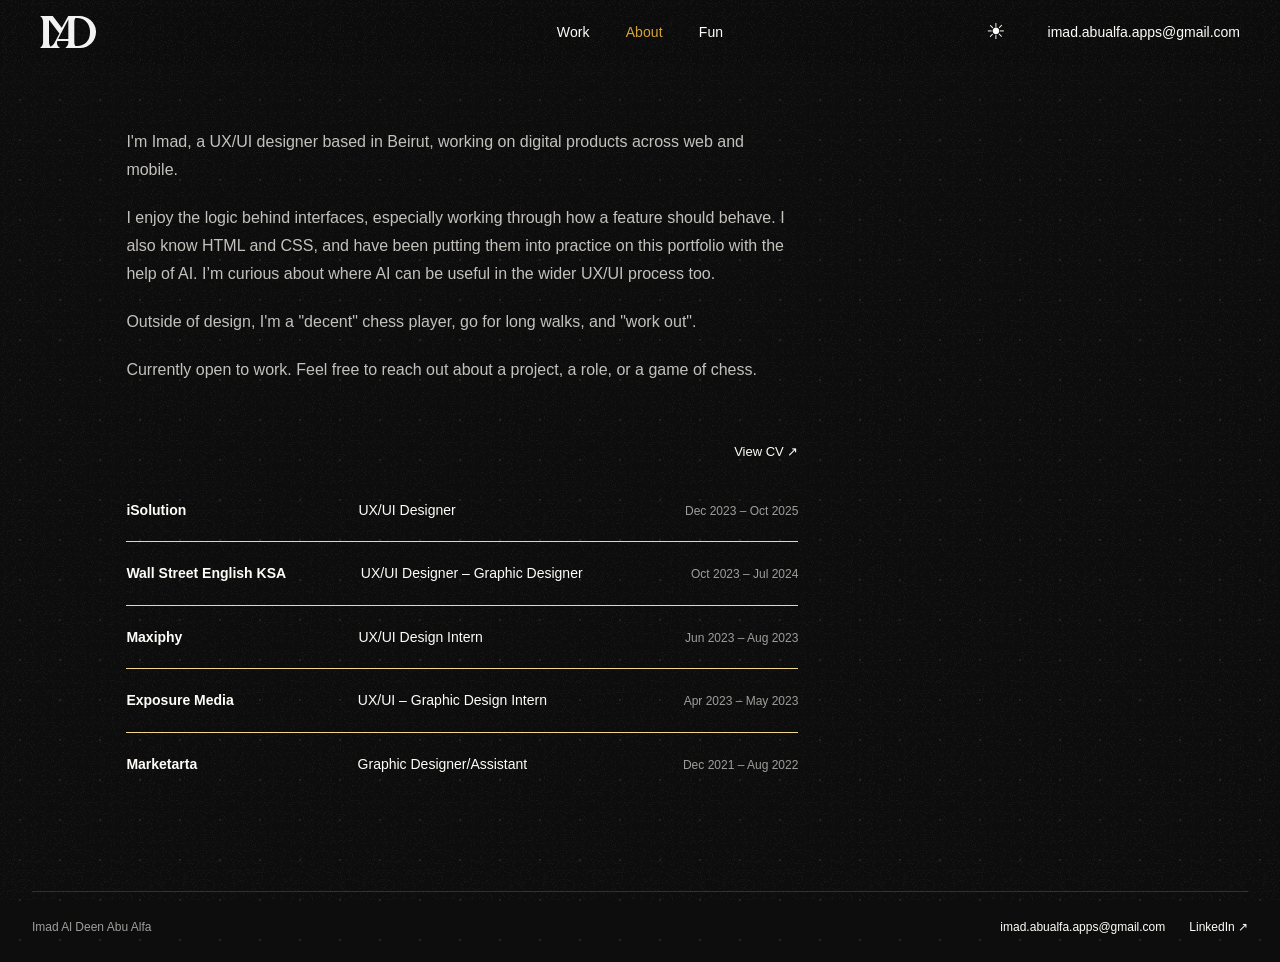
==== about/index.html @ 04fb7c27 "Fun as a page" ====
<!DOCTYPE html>
<html lang="en">
<head>
  <meta charset="UTF-8">
  <meta name="viewport" content="width=device-width, initial-scale=1.0">
  <title>About - Imad Al Deen Abu Alfa</title>

  <link rel="icon" type="image/png" href="../favicon.png">

  <script src="../theme.js"></script>
  <link rel="stylesheet" href="../buttons.css">
  <link rel="stylesheet" href="../styles.css">
</head>

<body>
  <div class="navbar">
    <div class="logo-hover" onclick="window.location.href='../index.html'">
      <img class="logo logo-black" src="../Logo.svg" alt="Imad Logo">
      <img class="logo logo-yellow" src="../Logo-yellow.svg" alt="">
    </div>

    <div class="nav-links">
      <a href="../index.html" class="H4">Work</a>
      <a href="./index.html" class="H4" aria-current="page">About</a>
      <a href="../fun/index.html" class="H4">Fun</a>
    </div>

    <div class="nav-actions">
      <button
        class="theme-toggle"
        type="button"
        aria-label="Switch to light mode"
        aria-pressed="false"
      >
        <span class="theme-moon" aria-hidden="true">☾</span>
        <span class="theme-sun" aria-hidden="true">☀︎</span>
      </button>

      <a
        class="nav-email email-link"
        href="mailto:imad.abualfa.apps@gmail.com"
      >
        imad.abualfa.apps@gmail.com
      </a>

      <button
        class="hamburger"
        id="hamburger"
        aria-label="Open menu"
        aria-expanded="false"
        aria-controls="mobile-drawer"
      >
        <span></span>
        <span></span>
        <span></span>
      </button>
    </div>
  </div>

  <div class="drawer-overlay" id="drawerOverlay"></div>

  <nav class="mobile-drawer" id="mobile-drawer" aria-hidden="true">
    <div class="drawer-header">
      <img class="logo" src="../Logo.svg" alt="Imad Logo">
      <button
        class="drawer-close"
        id="drawerClose"
        aria-label="Close menu"
      >&times;</button>
    </div>

    <div class="drawer-links">
      <a href="../index.html" class="H4">Work</a>
      <a href="./index.html" class="H4" aria-current="page">About</a>
      <a href="../fun/index.html" class="H4">Fun</a>
    </div>

    <a
      class="drawer-email email-link"
      href="mailto:imad.abualfa.apps@gmail.com"
    >
      imad.abualfa.apps@gmail.com
    </a>
  </nav>

  <main class="about-page">
    <section class="about-intro">
      <section class="about-intro">
        <p>
          I'm Imad, a UX/UI designer based in Beirut, working on digital products across web and mobile.
        </p>

        <p>
          I enjoy the logic behind interfaces, especially working through how a feature should behave. 
          I also know HTML and CSS, and have been putting them into practice on this portfolio with the help of AI. 
          I’m curious about where AI can be useful in the wider UX/UI process too.
        </p>

        <p>
          Outside of design, I'm a "decent" chess player, go for long walks, and "work out".
        </p>

        <p>
          Currently open to work. Feel free to reach out about a project, a role, or a game of chess.
        </p>
      </section>
    </section>
  
    <section class="experience" id="about">
      <section class="experience" id="about">
        <div class="experience-header">
          <a
            class="experience-cv"
            href="../Abu_Alfa_Imad_Al_Deen_CV_Public.pdf"
            target="_blank"
            rel="noopener noreferrer"
          >
            View CV ↗
          </a>
        </div>
        <div class="exp-row">
          <div class="exp-company">iSolution</div>
          <div class="exp-role">UX/UI Designer</div>
          <div class="exp-dates">Dec 2023 – Oct 2025</div>
        </div>
        <div class="exp-row">
          <div class="exp-company">Wall Street English KSA</div>
          <div class="exp-role">UX/UI Designer – Graphic Designer</div>
          <div class="exp-dates">Oct 2023 – Jul 2024</div>
        </div>
        <div class="exp-row">
          <div class="exp-company">Maxiphy</div>
          <div class="exp-role">UX/UI Design Intern</div>
          <div class="exp-dates">Jun 2023 – Aug 2023</div>
        </div>
        <div class="exp-row">
          <div class="exp-company">Exposure Media</div>
          <div class="exp-role">UX/UI – Graphic Design Intern</div>
          <div class="exp-dates">Apr 2023 – May 2023</div>
        </div>
        <div class="exp-row">
          <div class="exp-company">Marketarta</div>
          <div class="exp-role">Graphic Designer/Assistant</div>
          <div class="exp-dates">Dec 2021 – Aug 2022</div>
        </div>
      </section>
    </section>
  </main>


  <footer class="site-footer">
    <span class="footer-name">Imad Al Deen Abu Alfa</span>

    <div class="footer-links">
      <a
        class="email-link"
        href="mailto:imad.abualfa.apps@gmail.com"
      >
        imad.abualfa.apps@gmail.com
      </a>

      <a
        href="https://www.linkedin.com/in/imad-al-deen-abu-alfa/"
        target="_blank"
        rel="noopener noreferrer"
      >
        LinkedIn ↗
      </a>
    </div>
  </footer>

  <script src="../cursor.js"></script>
  <script src="../email-copy.js"></script>

  <script>
    const hamburger = document.getElementById('hamburger');
    const drawer = document.getElementById('mobile-drawer');
    const overlay = document.getElementById('drawerOverlay');
    const drawerClose = document.getElementById('drawerClose');

    function openDrawer() {
      drawer.classList.add('open');
      overlay.classList.add('open');
      hamburger.classList.add('active');
      hamburger.setAttribute('aria-expanded', 'true');
      drawer.setAttribute('aria-hidden', 'false');
      document.body.style.overflow = 'hidden';
    }

    function closeDrawer() {
      drawer.classList.remove('open');
      overlay.classList.remove('open');
      hamburger.classList.remove('active');
      hamburger.setAttribute('aria-expanded', 'false');
      drawer.setAttribute('aria-hidden', 'true');
      document.body.style.overflow = '';
    }

    hamburger.addEventListener('click', function () {
      drawer.classList.contains('open')
        ? closeDrawer()
        : openDrawer();
    });

    drawerClose.addEventListener('click', closeDrawer);
    overlay.addEventListener('click', closeDrawer);

    document.addEventListener('keydown', function (event) {
      if (event.key === 'Escape') closeDrawer();
    });

    window.matchMedia('(max-width: 900px)')
      .addEventListener('change', function (event) {
        if (!event.matches) closeDrawer();
      });
  </script>
</body>
</html>
---- buttons.css ----
.black-mid {
    position: relative;
    isolation: isolate;
    overflow: hidden;

    background-color: var(--ink);
    border: 2px solid transparent;
    border-radius: 2px;

    color: var(--cream);

    height: 46px;
    padding: 0 20px;

    display: inline-flex;
    align-items: center;
    justify-content: center;

    font-family: 'Plus Jakarta Sans', sans-serif;
    font-weight: 600;
    font-size: 15px;

    margin: 4px 2px;
    cursor: pointer;
    
    transition:
    color 0.35s ease;
}

.black-mid::before {
    content: '';

    position: absolute;
    left: 50%;
    top: 50%;

    width: 170%;
    aspect-ratio: 1;

    border-radius: 50%;
    background-color: var(--cream);

    transform:
        translate(-50%, -50%)
        scale(0);

    transition:
        transform 0.55s var(--ease);

    z-index: -1;
}

.black-mid:hover::before {
    transform:
        translate(-50%, -50%)
        scale(1);
}

.black-mid:hover {
    background-color: var(--cream);
    border-color: var(--saffron);
    color: var(--saffron);

    transition:
        color 0.35s ease,
        border-color 0.35s ease,
        background-color 0s 0.48s;
}

.light-mid {
    position: relative;
    isolation: isolate;
    overflow: hidden;
    text-decoration: none;

    background-color: var(--saffron);
    border: 2px solid transparent;
    border-radius: 2px;

    color: var(--on-saffron);

    height: 46px;
    width: fit-content;
    padding: 0 20px;

    display: inline-flex;
    align-items: center;
    justify-content: center;

    font-family: 'Plus Jakarta Sans', sans-serif;
    font-weight: 600;
    font-size: 15px;

    margin: 4px 2px;
    cursor: pointer;

    transition:
        border-color 0.35s ease;
}

.light-mid::before {
    content: '';

    position: absolute;
    left: 50%;
    top: 50%;

    width: 160%;
    aspect-ratio: 1;

    border-radius: 50%;
    background-color: var(--cream);

    transform:
        translate(-50%, -50%)
        scale(0);

    transition:
        transform 0.55s var(--ease);

    z-index: -1;
}

.light-mid:hover::before {
    transform:
        translate(-50%, -50%)
        scale(1);
}

.light-mid:hover {
    background-color: var(--cream);
    border-color: var(--ink);
    color: var(--ink);

    transition:
        border-color 0.35s ease,
        background-color 0s 0.48s;
}

.cv-button {
    white-space: nowrap;
    margin-left: auto;
}

.black-mid-outline {
    background-color: transparent;
    border: 1px solid var(--ink);
    border-radius: 6px;

    color: var(--ink);

    height: 46px;
    padding: 0 20px;

    text-align: center;
    text-decoration: none;
    display: inline-flex;
    align-items: center;
    justify-content: center;

    font-family: 'Plus Jakarta Sans', sans-serif;
    font-weight: 600;
    font-size: 15px;

    margin: 4px 2px;
    cursor: pointer;

    transition:
        background-color 0.3s ease,
        border-color 0.3s ease,
        color 0.3s ease;
}

.black-mid-outline:hover {
    background-color: var(--saffron);
    border-color: var(--saffron);
    color: var(--ink);
}

/* Drawer's light button needs to sit flush within the sidebar */
.drawer-cta {
    width: 100%;
    text-align: center;
}
---- styles.css ----
/*:root {
  --cream: #FFFDF7;
  --ink: #0D0D0D;
  --apricot: #FEE1C7;
  --muted: #4A463F;
  --hairline: #E4DDCE;
  --ease: cubic-bezier(0.16, 1, 0.3, 1);
}*/

:root {

  color-scheme: light;

  --cream: #FFFDF7;
  --ink: #0D0D0D;

  --saffron: #D6A33A;
  --saffron-light: #F0D98D;

  --hairline: rgba(13, 13, 13, 0.14);

  --ease: cubic-bezier(0.16, 1, 0.3, 1);

  --grain-texture: url("data:image/svg+xml,%3Csvg xmlns='http://www.w3.org/2000/svg' width='180' height='180'%3E%3Cfilter id='noise'%3E%3CfeTurbulence type='fractalNoise' baseFrequency='0.9' numOctaves='1' stitchTiles='stitch'/%3E%3CfeColorMatrix type='matrix' values='0 0 0 0 0 0 0 0 0 0 0 0 0 0 0 1 0 0 0 0'/%3E%3CfeComponentTransfer%3E%3CfeFuncA type='discrete' tableValues='0 0 0 0 0 1 1 1'/%3E%3C/feComponentTransfer%3E%3C/filter%3E%3Crect width='100%25' height='100%25' filter='url(%23noise)'/%3E%3C/svg%3E");

  --cream-rgb: 255, 253, 247;
  --ink-rgb: 13, 13, 13;
  --muted: #4A463F;
  --secondary-text: #686158;
  --on-saffron: #0D0D0D;
}

:root[data-theme="dark"] {
  color-scheme: dark;

  --cream: #0D0D0D;
  --ink: #FFFDF7;
  --cream-rgb: 13, 13, 13;
  --ink-rgb: 255, 253, 247;

  --muted: rgba(255, 253, 247, 0.75);
  --secondary-text: rgba(255, 253, 247, 0.6);
  --hairline: rgba(255, 253, 247, 0.14);
}

/* Make the black logos visible in dark mode */
html[data-theme="dark"] .logo-black,
html[data-theme="dark"] .drawer-header .logo {
  filter: invert(1);
}

/* Keep the grain visible on dark backgrounds */
html[data-theme="dark"] body::after,
html[data-theme="dark"] .navbar::after {
  filter: invert(1);
}

.nav-links .H4[aria-current],
.drawer-links .H4[aria-current] {
  color: var(--saffron);
}

html {
  scroll-behavior: smooth;
}

* {
  box-sizing: border-box;
}

/* Scrollbar */
html {
  scrollbar-width: thin;
  scrollbar-color: var(--saffron) var(--cream);
}

body {
  margin: 0;
  padding: 0;
  background-color: var(--cream);
  -webkit-font-smoothing: antialiased;
  -moz-osx-font-smoothing: grayscale;
  overflow-x: hidden;
    /* Create the vertical and horizontal intersecting grid lines */
  background-image:
    radial-gradient(
      circle,
      rgba(var(--ink-rgb), 0.09) 1px,
      transparent 1px
    );
  
  background-size: 40px 40px;
  color:var(--ink)
}

/* Subtle grain across the entire site */
body::after {
  content: "";
  position: fixed;
  inset: 0;
  z-index: 1;
  pointer-events: none;
  opacity: 0.04;

  background-image: var(--grain-texture);
  background-repeat: repeat;
}

a {
  -webkit-tap-highlight-color: transparent;
}

:focus-visible {
  outline: 2px solid var(--ink);
  outline-offset: 3px;
  border-radius: 4px;
}

@media (prefers-reduced-motion: reduce) {
  *, *::before, *::after {
    animation-duration: 0.001ms !important;
    transition-duration: 0.001ms !important;
  }
}

/* ---------- CUSTOM CURSOR ---------- */
@media (pointer: fine) {
  *, *::before, *::after {
    cursor: none !important;
  }
}

#custom-cursor {
  position: fixed;
  top: 0;
  left: 0;
  width: 16px;
  height: 16px;
  border-radius: 1.5px;
  background-color: var(--cream);
  border: 1.5px solid var(--ink);
  opacity: 1;
  pointer-events: none;
  z-index: 9999;
  transform: translate(-50%, -50%);
  transition:
    width 0.2s var(--ease),
    height 0.2s var(--ease),
    opacity 0.2s ease,
    background-color 0.2s ease,
    border-color 0.2s ease;
}

/* Smaller square over clickable elements */
#custom-cursor.cursor-hover {
  width: 13px;
  height: 13px;
  opacity: 1;
  background-color: rgba(var(--ink-rgb), 0.6);
  border-color: var(--cream);
}

/* Squeezed square over text */
#custom-cursor.cursor-text {
  width: 5px;
  height: 22px;
  opacity: 1;
  background-color: rgba(var(--ink-rgb), 0.6);
  border-color: var(--cream);
}

#custom-cursor.cursor-hidden {
  opacity: 0 !important;
}

/* ---------- COPY-EMAIL TOOLTIP & TOAST ---------- */
#copy-tooltip {
  position: fixed;
  top: 0;
  left: 0;
  transform: none;
  background-color: var(--saffron);
  color: var(--on-saffron);
  font-family: 'Plus Jakarta Sans', sans-serif;
  font-size: 12px;
  font-weight: 550;
  letter-spacing: 0.2px;
  padding: 6px 14px;
  border-radius: 2px;
  white-space: nowrap;
  pointer-events: none;
  z-index: 10000;
  opacity: 0;
  transition: opacity 0.2s ease;
  line-height: 1.4;
}

#copy-tooltip.visible {
  opacity: 1;
}

@media (hover: none), (pointer: coarse) {
  #copy-tooltip {
    display: none !important;
  }
}

#copy-toast {
  position: fixed;
  left: 50%;
  bottom: 32px;
  transform: translate(-50%, 16px) scale(0.92);
  background-color: var(--saffron);
  color: var(--on-saffron);
  font-family: 'Plus Jakarta Sans', sans-serif;
  font-size: 14px;
  font-weight: 550;
  padding: 8px 16px;
  border-radius: 2px;
  pointer-events: none;
  z-index: 10001;
  opacity: 0;
  transition: opacity 0.35s var(--ease), transform 0.35s var(--ease);
}

#copy-toast.show {
  opacity: 1;
  transform: translate(-50%, 0) scale(1);
}

/* ---------- NAVBAR ---------- */
.navbar {
  display: grid;
  grid-template-columns: minmax(0, 1fr) auto minmax(0, 1fr);
  align-items: center;
  background-color: var(--cream);
  color: var(--ink);
  height: 64px;
  padding-left: 40px;
  padding-right: 40px;
  position: -webkit-sticky;
  position: sticky;
  top: 0;
  z-index: 100;
  background: rgba(var(--cream-rgb), 0.6);
  backdrop-filter: blur(10px);
  -webkit-backdrop-filter: blur(10px);
  border: none;
  transition: box-shadow 0.4s var(--ease);
}

.navbar::after {
  content: "";
  position: absolute;
  inset: 0;
  z-index: 1;
  pointer-events: none;
  background-image: var(--grain-texture);
  background-repeat: repeat;
  opacity: 0.04;
}

.nav-links {
  display: flex;
  align-items: center;
}

.navbar .H4 {
  color: var(--ink);
  font-family: 'Plus Jakarta Sans', sans-serif;
  font-weight: 500;
  font-size: 14px;
  letter-spacing: 0.1px;
  text-decoration: none;
  transition: opacity 0.35s var(--ease), transform 0.35s var(--ease);
  cursor: pointer;
  padding: 22px 18px;
  position: relative;
}

.navbar .H4::after {
  content: '';
  position: absolute;
  left: 18px;
  right: 18px;
  bottom: 16px;
  height: 2px;

  background: var(--saffron);

  transform: scaleX(0);
  transform-origin: left;
  transition: transform 0.35s var(--ease);
}

.navbar .H4:hover {
  opacity: 0.65;
  text-decoration: none;
}

.navbar .H4:hover::after {
  transform: scaleX(1);
}

.nav-actions {
  display: flex;
  align-items: center;
  gap: 32px;
  justify-self: end;
}

.theme-toggle {
  display: inline-flex;
  align-items: center;
  justify-content: center;
  flex-shrink: 0;
  width: 40px;
  height: 40px;
  padding: 0;
  border: none;
  background: transparent;
  color: var(--ink);
  font-size: 22px;
  line-height: 1;
  cursor: pointer;
  transition: color 0.2s ease;
  position: relative;
}

.theme-toggle:hover {
  color: var(--saffron);
}

.theme-toggle:focus-visible {
  outline: 2px solid var(--saffron);
  outline-offset: 2px;
}

.theme-toggle::after {
  content: attr(data-tooltip);
  position: absolute;
  top: calc(100% + 8px);
  left: 50%;
  transform: translateX(-50%);
  background-color: var(--saffron);
  color: var(--on-saffron);
  font-family: 'Plus Jakarta Sans', sans-serif;
  font-size: 12px;
  font-weight: 550;
  letter-spacing: 0.2px;
  padding: 6px 14px;
  border-radius: 2px;
  white-space: nowrap;
  pointer-events: none;
  z-index: 10;
  opacity: 0;
  transition: opacity 0.2s ease;
  line-height: 1.4;
}

@media (hover: hover) and (pointer: fine) {
  .theme-toggle:hover::after {
    opacity: 1;
  }
}

.theme-toggle:focus-visible::after {
  opacity: 1;
}

@media (hover: none), (pointer: coarse) {
  .theme-toggle::after {
    display: none;
  }
}

.theme-toggle.tooltip-dismissed::after {
  opacity: 0;
}

.theme-sun {
  display: none;
}

html[data-theme="dark"] .theme-moon {
  display: none;
}

html[data-theme="dark"] .theme-sun {
  display: inline;
}

.logo {
  height: 42px;
  width: auto;
  cursor: pointer;
}

.logo-hover {
  position: relative;
  display: inline-block;
  height: 32px;
  cursor: pointer;
  flex-shrink: 0;
}

.logo-hover .logo {
  display: block;
  height: 32px;
  width: auto;
}

.logo-hover .logo-black {
  position: relative;
  opacity: 1;
  transition: opacity 2s var(--ease);
}

.logo-hover .logo-yellow {
  position: absolute;
  top: 0;
  left: 0;
  opacity: 0;
  transition: opacity 2s var(--ease);
}

.logo-hover:hover .logo-black {
  opacity: 0;
}

.logo-hover:hover .logo-yellow {
  opacity: 1;
}

.nav-cta {
  flex-shrink: 0;
}

/* ---------- HAMBURGER ---------- */
.hamburger {
  display: none;
  flex-direction: column;
  justify-content: center;
  align-items: center;
  gap: 5px;
  width: 44px;
  height: 44px;
  background: transparent;
  border: none;
  cursor: pointer;
  padding: 0;
  z-index: 210;
}

.hamburger span {
  display: block;
  width: 24px;
  height: 2px;
  background-color: var(--ink);
  border-radius: 2px;
  transition: transform 0.35s var(--ease), opacity 0.25s var(--ease);
}

.hamburger.active span:nth-child(1) {
  transform: translateY(7px) rotate(45deg);
}
.hamburger.active span:nth-child(2) {
  opacity: 0;
}
.hamburger.active span:nth-child(3) {
  transform: translateY(-7px) rotate(-45deg);
}

/* ---------- MOBILE DRAWER ---------- */
.drawer-overlay {
  position: fixed;
  inset: 0;
  background: rgba(13, 13, 13, 0.45);
  backdrop-filter: blur(2px);
  opacity: 0;
  pointer-events: none;
  transition: opacity 0.35s var(--ease);
  z-index: 190;
}

.drawer-overlay.open {
  opacity: 1;
  pointer-events: auto;
}

.mobile-drawer {
  position: fixed;
  top: 0;
  right: 0;
  height: 100dvh;
  width: min(320px, 82vw);
  background: rgba(var(--cream-rgb), 0.64);
  backdrop-filter: blur(16px);
  -webkit-backdrop-filter: blur(16px);
  color: var(--ink);
  display: flex;
  flex-direction: column;
  padding: 16px 24px 28px;
  border-left: 1px solid var(--hairline);
  transform: translateX(100%);
  transition: transform 0.4s var(--ease);
  z-index: 200;
}

.mobile-drawer.open {
  transform: translateX(0);
}

.drawer-header {
  display: flex;
  align-items: center;
  justify-content: space-between;
  margin-bottom: 24px;
}

.drawer-header .logo {
    height: 32px;
    filter: none;
}

.drawer-close {
  background: transparent;
  border: none;
  color: var(--ink);
  font-size: 26px;
  line-height: 1;
  cursor: pointer;
  padding: 4px 8px;
}

.drawer-links {
  display: flex;
  flex-direction: column;
  gap: 4px;
  margin-top: 12px;
}

.drawer-links .H4 {
  color: var(--ink);
  font-family: 'Plus Jakarta Sans', sans-serif;
  font-size: 16px;
  font-weight: 500;
  padding: 16px 0;
  border-bottom: 1px solid var(--hairline);
  cursor: pointer;
  text-decoration: none;
}

.drawer-cta {
  margin-top: auto;
  width: 100%;
}

/* ---------- SECTION 1 / HERO ---------- */
.section1 {
  display: flex;
  flex-direction: column;
  padding: 0;
  gap: 32px;
}

@property --hero-mx {
  syntax: '<percentage>';
  inherits: true;
  initial-value: 50%;
}

@property --hero-my {
  syntax: '<percentage>';
  inherits: true;
  initial-value: 40%;
}

.hero-static {
    position: absolute;
    inset: 0;

    width: 100%;
    height: 100%;

    object-fit: cover;

    opacity: 0.3;
    mix-blend-mode: normal;

    pointer-events: none;
    z-index: 1;
}

@media (max-width: 768px) {
    .hero-static {
        opacity: 0.3;
    }
}

@media (prefers-reduced-motion: reduce) {
    .hero-static {
        display: none;
    }
}

.hero {
  display: flex;
  flex-direction: column;
  align-items: center;
  justify-content: center;

  width: 100%;
  height: calc(100dvh - 80px);

  text-align: center;
  color: #FFFDF7;

  position: relative;
  overflow: hidden;
  isolation: isolate;

  border-radius: 0;
  padding: 0;

  /*--hero-mx: 50%;
  --hero-my: 40%;*/

  background-color: #0D0D0D;

  background-image:
    linear-gradient(
      rgba(0, 0, 0, 0.85),
      rgba(0, 0, 0, 0.85)
    ),
    url("herobg6.webp");
  
  background-size: cover;
  background-position: center;
  background-repeat: no-repeat;
}

.hero::after {
  content: '';
  position: absolute;
  inset: 0;

  background:
    radial-gradient(
      circle 200px at var(--hero-mx) var(--hero-my),
      rgba(255, 253, 247, 0.08) 0%,
      rgba(255, 253, 247, 0.030) 35%,
      transparent 70%
    );

  opacity: var(--hero-glow-opacity);
  transition: opacity 0.35s ease;

  pointer-events: none;
  z-index: 2;
}


@media (hover: none), (pointer: coarse) {
  .hero::after {
    background:
      radial-gradient(
        circle 280px at 50% 40%,
        rgba(255, 253, 247, 0.10) 0%,
        rgba(254, 225, 199, 0.08) 22%,
        rgba(254, 225, 199, 0.03) 42%,
        transparent 68%
      );
  }
}

@media (max-width: 768px) {

    .hero::after {
        display: none;
    }

}

.herotext {
  width: 100%;
  max-width: 700px;

  margin: 0 auto;
  padding: 0 32px;

  display: flex;
  flex-direction: column;
  align-items: center;

  gap: 24px;

  position: relative;
  z-index: 3;
}

.H1 {
  font-family: 'Plus Jakarta Sans', sans-serif;
  font-weight: 700;
  max-width: 650px;
  font-size: clamp(1.9rem, 3.5vw, 2.6rem);
  letter-spacing: -0.5px;
  line-height: 1.1;
}

.body-large {
  font-family: 'Plus Jakarta Sans', sans-serif;
  font-weight: 400;
  max-width: 650px;
  font-size: 19px;
  line-height: 1.55;
  color: rgba(255, 253, 247, 0.86);
  max-width: 560px;
}

.hero2 {
  container-type: inline-size;
  width: 100%;
  margin: 0;

  padding: 0 32px;

  display: flex;
  justify-content: center;
  align-items: center;
  text-align: center;

  box-sizing: border-box;
}

.big-title {
  width: 100%;
  height: auto;
  display: block;
}

/* ---------- SCROLL REVEAL ---------- */
.reveal {
  opacity: 0;
  transform: translateY(28px);
  transition: opacity 0.7s var(--ease), transform 0.7s var(--ease);
  will-change: opacity, transform;
}

.reveal.in-view {
  opacity: 1;
  transform: translateY(0);
}

/* ---------- SECTION 2 / WORK ---------- */
.section2 {
  display: flex;
  flex-direction: column;
  padding: 32px 32px 64px;
  gap: 32px;
}

.title-button {
  font-family: 'Plus Jakarta Sans', sans-serif;
  font-weight: 700;
  font-size: clamp(2.4rem, 5vw, 3.5rem);
  letter-spacing: -1px;
  display: flex;
  justify-content: space-between;
  align-items: center;
  width: 100%;
  color: var(--ink);
}

.H4 {
  font-family: 'Plus Jakarta Sans', sans-serif;
  font-weight: 600;
  font-size: 21px;
  text-decoration: none;
}

.work-grid {
  display: grid;
  grid-template-columns: repeat(2, minmax(0, 1fr));
  gap: 24px;
}

/* ---------- WORK CARDS ---------- */
.card {
  display: flex;
  flex-direction: column;
  gap: 14px;

  background: transparent;
  color: var(--ink);

  padding: 0;
  border: none;
  border-radius: 0;

  overflow: visible;

  cursor: pointer;
}

.card-image-wrap {
  position: relative;
  overflow: hidden;

  border-radius: 4px;
  aspect-ratio: 16 / 9;
}

.card-image-pan {
  width: 100%;
  height: 100%;
  transform: translate(
    calc(var(--px, 0) * 1px),
    calc(var(--py, 0) * 1px)
  );
  transition: transform 0.2s ease-out;
}

.card-image {
  width: 100%;
  height: 100%;

  object-fit: cover;
  border-radius: 0;
  display: block;

  transition:
    transform 0.7s var(--ease),
    filter 0.6s var(--ease);

  filter: saturate(0.94);
}

.card:hover .card-image {
  transform: scale(1.01);
  filter: saturate(1.05);
}

.card-content {
  display: flex;
  flex-direction: column;
  gap: 8px;

  padding: 0 2px;
}

.card .H4 {
  color: var(--ink);
  font-size: 18px;

  transition:
    color 0.3s var(--ease);
}

.card:hover .H4 {
  color: var(--saffron);
}

.tag-container {
  display: flex;
  flex-wrap: wrap;
  align-items: center;

  gap: 6px 10px;
}

.tag {
  display: inline-flex;
  align-items: center;

  padding: 0;

  border: none;
  border-radius: 0;
  background: transparent;

  color: rgba(var(--ink-rgb), 0.58);

  font-family: 'Plus Jakarta Sans', sans-serif;
  font-size: 11px;
  font-weight: 500;
  letter-spacing: 0.4px;
  text-transform: uppercase;

  text-decoration: none;
}

.tag:not(:last-child)::after {
  content: '•';

  margin-left: 10px;

  color: var(--saffron);
}

/* ---------- EXPERIENCE ---------- */
/* ---------- EXPERIENCE ---------- */
.experience {
  padding: 24px 0 0px;
  font-family: 'Plus Jakarta Sans', sans-serif;
}

.experience-header {
  display: flex;
  justify-content: space-between;
  align-items: center;
  gap: 24px;
  margin-bottom: 8px;
}

.experience .section-heading {
  margin: 0;
  font-size: 24px;
  font-weight: 500;
  line-height: 1.3;
  letter-spacing: -0.4px;
  color: var(--ink);
}

.experience-cv {
  padding: 12px 0;
  font-size: 13px;
  font-weight: 500;
  color: var(--ink);
  text-decoration: none;
  white-space: nowrap;
  transition: color 0.2s ease;
  margin-left: auto;
}

.experience-cv:hover {
  color: var(--saffron);
}

.exp-row {
  display: grid;
  grid-template-columns: minmax(0, 1.1fr) minmax(0, 1.6fr) auto;
  gap: 24px;
  align-items: baseline;
  padding: 20px 0;
  border-bottom: 1px solid var(--saffron-light);
  transition: padding-left 0.35s var(--ease);
}

.exp-row:hover {
  padding-left: 8px;
}

.exp-row:last-child {
  border-bottom: none;
}

.exp-company {
  font-size: 14px;
  font-weight: 600;
  line-height: 1.6;
  color: var(--ink);
}

.exp-role {
  font-size: 14px;
  font-weight: 400;
  line-height: 1.6;
  color: var(--ink);
}

.exp-dates {
  font-size: 12px;
  line-height: 1.6;
  text-align: right;
  white-space: nowrap;
  color: var(--secondary-text);
}

@media (max-width: 760px) {
  .experience {
    padding-top: 32px;
  }

  .experience .section-heading {
    font-size: 22px;
  }

  .exp-row {
    grid-template-columns: 1fr;
    gap: 5px;
  }

  .exp-row:hover {
  padding-left: 0;
}

  .exp-dates {
    margin-top: 3px;
    text-align: left;
    white-space: normal;
  }
}

/* ---------- FOOTER ---------- */
/* ---------- FOOTER ---------- */
.site-footer {
  display: flex;
  justify-content: space-between;
  align-items: center;
  gap: 24px;
  margin: 32px 32px 0;
  padding: 28px 0;
  border-top: 1px solid var(--hairline);
  font-family: 'Plus Jakarta Sans', sans-serif;
  font-size: 12px;
  color: var(--ink);
}

.footer-name {
  color: var(--secondary-text);
}

.footer-links {
  display: flex;
  flex-wrap: wrap;
  align-items: center;
  gap: 24px;
}

.footer-links a {
  color: var(--ink);
  text-decoration: none;
  overflow-wrap: anywhere;
  transition: color 0.2s ease;
}

.footer-links a:hover {
  color: var(--saffron);
}

@media (max-width: 768px) {
  .work-grid {
    grid-template-columns: 1fr;
  }

  .site-footer {
    flex-direction: column;
    align-items: flex-start;
    margin: 16px 20px 0;
    padding: 36px 0;
    gap: 24px;
  }

  .footer-links {
    gap: 36px;
  }
}

/* ---------- RESPONSIVE ---------- */
@media (max-width: 900px) {
  .nav-links,
  .nav-cta {
    display: none;
  }

  .hamburger {
    display: flex;
  }

  .navbar {
    display: flex;
    justify-content: space-between;
    padding-left: 24px;
    padding-right: 20px;
  }
}


@media (max-width: 640px) {

  .section1 {
    padding: 0;
  }

  .section2 {
    padding: 20px 20px 40px;
  }

  .hero {
    width: 100%;
    height: calc(100dvh - 80px);
    min-height: 0;
    border-radius: 0;
    padding: 0;
  }

  .hero2 {
    padding: 0 20px;
  }
}

/* ---------- HERO FAIRY LIGHTS ---------- */

.hero-sparkles {
  position: absolute;
  inset: 0;
  overflow: hidden;
  pointer-events: none;

  z-index: 1;
}

.hero-sparkle {
  position: absolute;

  left: var(--x);
  bottom: -20px;

  width: var(--size);
  height: var(--size);

  border-radius: 50%;

  background: var(--saffron-light);

  box-shadow:
  0 0 5px rgba(214, 163, 58, 0.65),
  0 0 12px rgba(214, 163, 58, 0.22);

  opacity: 0;

  animation:
    sparkle-rise var(--duration) linear infinite;

  animation-delay: var(--delay);
}

@keyframes sparkle-rise {

  0% {
    transform:
      translate3d(0, 0, 0)
      scale(0.5);

    opacity: 0;
  }

  10% {
    opacity: var(--opacity);
  }

  35% {
    transform:
      translate3d(
        calc(var(--drift) * 0.35),
        -35vh,
        0
      )
      scale(1);

    opacity: var(--opacity);
  }

  75% {
    opacity: calc(var(--opacity) * 0.35);
  }

  100% {
    transform:
      translate3d(
        var(--drift),
        -95vh,
        0
      )
      scale(0.3);

    opacity: 0;
  }
}


/* Compact homepage introduction */
.homepage-intro {
  padding: 72px 32px 40px;
  color: var(--ink);
}

.homepage-intro .H1 {
  display: block;
  max-width: 850px;
  margin: 0;
  font-size: clamp(28px, 3.2vw, 40px);
  font-weight: 600;
  line-height: 1.25;
  letter-spacing: -0.8px;
  text-wrap: balance;
}

.homepage-intro .body-large {
  max-width: 850px;
  margin: 20px 0 0;
  color: var(--muted);
  font-size: 16px;
  line-height: 1.65;
}

@media (max-width: 640px) {
  .homepage-intro {
    padding: 40px 20px 24px;
  }

  .homepage-intro .H1 {
    font-size: 28px;
    letter-spacing: -0.5px;
  }

  .homepage-intro .body-large {
    margin-top: 16px;
    font-size: 16px;
  }

  .homepage-intro .intro-break {
    display: none;
  }
}

/* Text selection */
::selection {
  color: var(--saffron);
  background-color: rgba(214, 163, 58, 0.25);
}

/*Nav and drawer email*/
.nav-email {
  font-family: 'Plus Jakarta Sans', sans-serif;
  font-size: 14px;
  font-weight: 500;
  color: var(--ink);
  text-decoration: none;
  transition: color 0.2s ease;
}

.nav-email:hover {
  color: var(--saffron);
}

@media (max-width: 900px) {
  .nav-email {
    display: none;
  }
}

.drawer-email {
  display: block;
  margin-top: auto;
  padding-top: 24px;
  font-family: 'Plus Jakarta Sans', sans-serif;
  font-size: 13px;
  color: var(--ink);
  text-decoration: none;
  overflow-wrap: anywhere;
}

.drawer-email:hover {
  color: var(--saffron);
}


/* About page */
.about-page {
  box-sizing: border-box;
  width: 84%;
  max-width: 720px;
  margin: 0;
  margin-left: 8%;
  padding: 64px 24px;
}

.about-intro {
  font-family: 'Plus Jakarta Sans', sans-serif;
  font-size: 16px;
  line-height: 1.75;
  color: var(--muted);
}

.about-intro p {
  margin: 0 0 20px;
}

.about-intro p:last-child {
  margin-bottom: 0;
}

@media (max-width: 640px) {
  .about-page {
    padding: 40px 20px;
    margin-left: 0;
    width: 100%;
  }
}

/* Fun page */
.fun-page {
  padding: 48px 32px 64px;
}

.photo-gallery {
  --columns: 8;
  --gap: 8px;
  position: relative;
}

.photo-gallery img {
  position: absolute;
  top: 0;
  left: 0;
  display: block;
  height: auto;
  border-radius: 4px;
}

@media (max-width: 1440px) {
  .photo-gallery {
    --columns: 6;
  }
}

@media (max-width: 1000px) {
  .photo-gallery {
    --columns: 4;
  }
}

@media (max-width: 640px) {
  .fun-page {
    padding: 32px 20px 40px;
  }

  .photo-gallery {
    --columns: 2;
    --gap: 8px;
  }
}
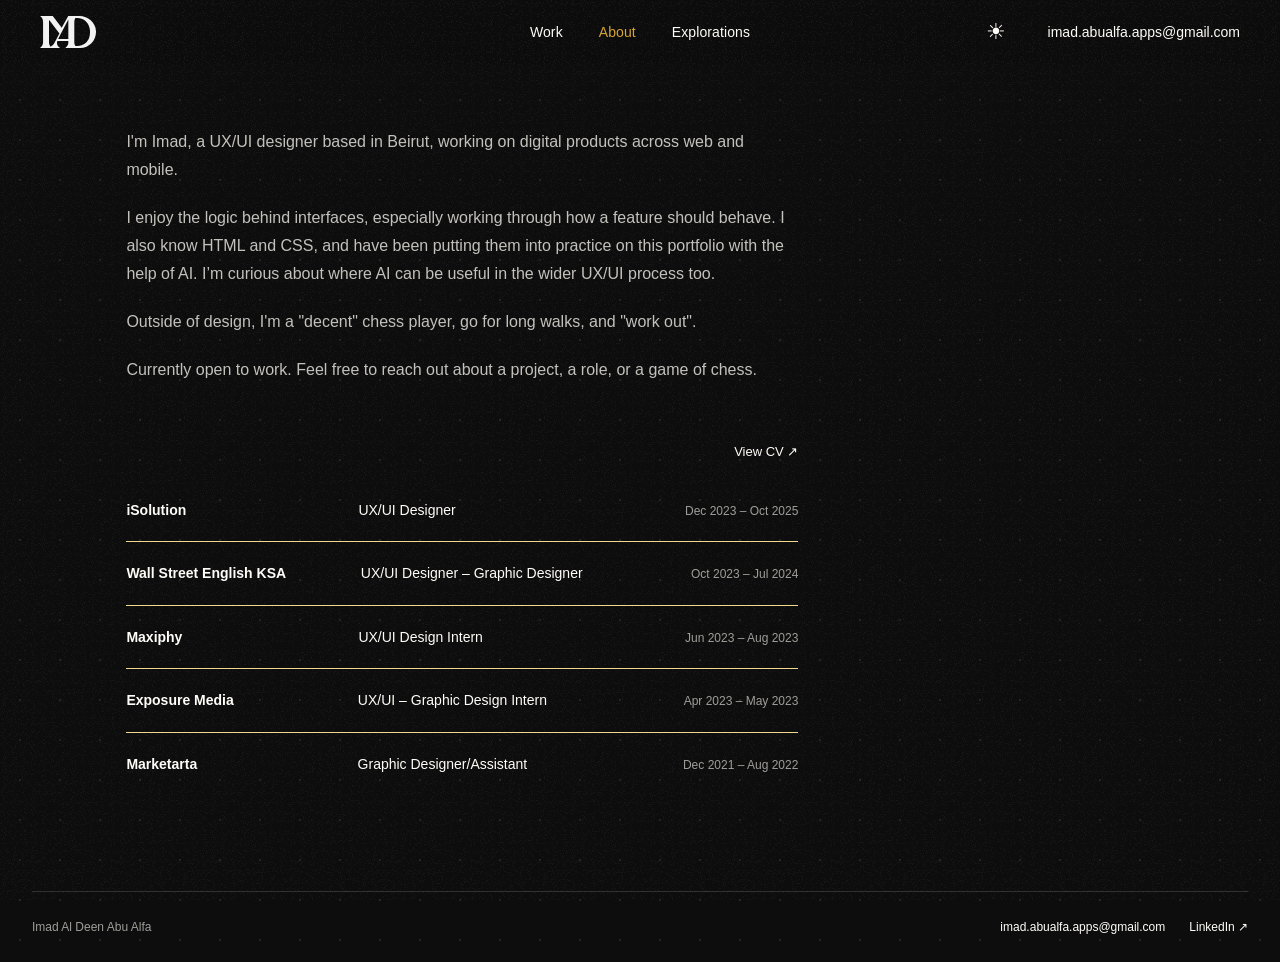
==== commit ab25df77: "explorations" ====
--- a/about/index.html
+++ b/about/index.html
@@ -22,7 +22,7 @@
     <div class="nav-links">
       <a href="../index.html" class="H4">Work</a>
       <a href="./index.html" class="H4" aria-current="page">About</a>
-      <a href="../fun/index.html" class="H4">Fun</a>
+      <a href="../explorations/index.html" class="H4">Explorations</a>
     </div>
 
     <div class="nav-actions">
@@ -72,7 +72,7 @@
     <div class="drawer-links">
       <a href="../index.html" class="H4">Work</a>
       <a href="./index.html" class="H4" aria-current="page">About</a>
-      <a href="../fun/index.html" class="H4">Fun</a>
+      <a href="../explorations/index.html" class="H4">Explorations</a>
     </div>
 
     <a
--- a/styles.css
+++ b/styles.css
@@ -221,6 +221,9 @@
   z-index: 10001;
   opacity: 0;
   transition: opacity 0.35s var(--ease), transform 0.35s var(--ease);
+  display: flex;
+  align-items: center;
+  gap: 8px;
 }
 
 #copy-toast.show {
@@ -1300,9 +1303,13 @@
   }
 }
 
-/* Fun page */
-.fun-page {
-  padding: 48px 32px 64px;
+/* Explorations page */
+.explorations-page {
+  padding: 0 32px 64px;
+}
+
+.about-page.photo-intro {
+  padding-bottom: 24px;
 }
 
 .photo-gallery {
@@ -1311,13 +1318,103 @@
   position: relative;
 }
 
-.photo-gallery img {
+.photo-item {
   position: absolute;
   top: 0;
   left: 0;
+  overflow: hidden;
+  border-radius: 4px;
+  background: rgba(var(--ink-rgb), 0.06);
+  border: none;
+  padding: 0;
+}
+
+.photo-gallery img {
   display: block;
+  width: 100%;
+  height: 100%;
+  opacity: 0;
+  transition: opacity 0.3s ease;
+}
+
+.photo-item.is-loaded img,
+.photo-item.is-error img {
+  opacity: 1;
+}
+
+.photo-item:focus-visible {
+  outline: 2px solid var(--saffron);
+  outline-offset: 3px;
+}
+
+.photo-preview {
+  position: fixed;
+  inset: 0;
+  box-sizing: border-box;
+  width: 100%;
+  height: 100%;
+  max-width: none;
+  max-height: none;
+  margin: 0;
+  padding: 48px 24px;
+  border: none;
+  background: transparent;
+}
+
+.photo-preview[open] {
+  display: flex;
+  flex-direction: column;
+  align-items: center;
+  justify-content: center;
+  gap: 12px;
+}
+
+.photo-preview::backdrop {
+  background: rgba(13, 13, 13, 0.88);
+}
+
+.photo-preview-image {
+  display: block;
+  width: auto;
   height: auto;
+  max-width: 100%;
+  max-height: calc(100% - 52px);
+  flex-shrink: 0;
+  object-fit: contain;
   border-radius: 4px;
+  touch-action: pan-y pinch-zoom;
+}
+
+.photo-preview-close {
+  position: absolute;
+  top: 8px;
+  right: 12px;
+  width: 40px;
+  height: 40px;
+  padding: 0;
+  border: none;
+  background: transparent;
+  color: #FFFDF7;
+  font-size: 30px;
+  line-height: 1;
+}
+
+.photo-preview-close:focus-visible {
+  outline: 2px solid var(--saffron);
+}
+
+.photo-preview-controls {
+  display: flex;
+  justify-content: center;
+  gap: 12px;
+  flex-shrink: 0;
+}
+
+.photo-preview-controls .black-mid {
+  width: 40px;
+  height: 40px;
+  padding: 0;
+  margin: 0;
 }
 
 @media (max-width: 1440px) {
@@ -1333,12 +1430,20 @@
 }
 
 @media (max-width: 640px) {
-  .fun-page {
-    padding: 32px 20px 40px;
+  .explorations-page {
+    padding: 0 20px 40px;
   }
 
   .photo-gallery {
     --columns: 2;
     --gap: 8px;
   }
+
+  .photo-item {
+    border-radius: 2px;
+  }
+
+  .photo-preview .photo-preview-controls {
+    display: none;
+  }
 }
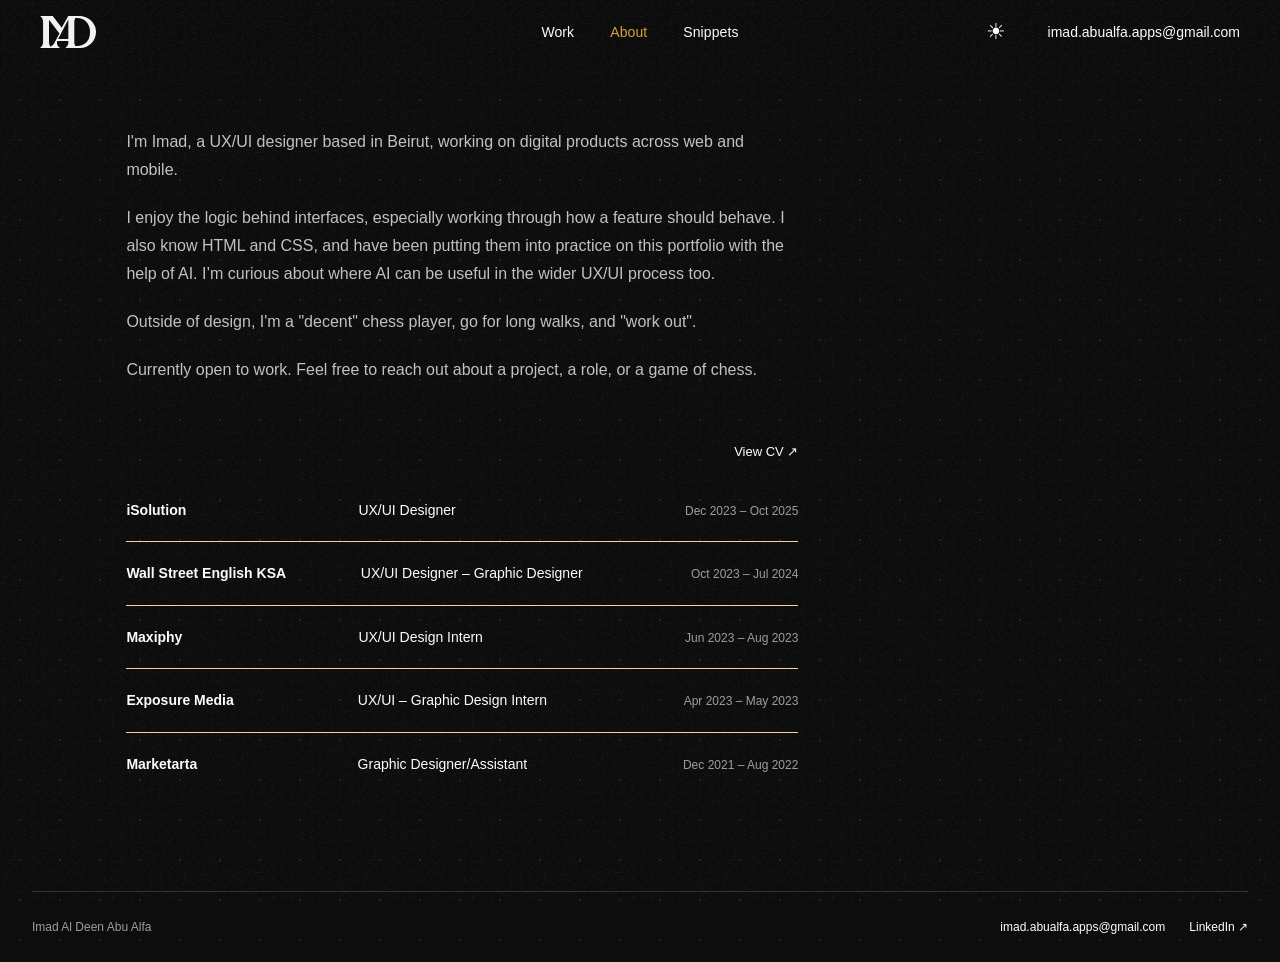
==== commit ae6b384e: "Snippets" ====
--- a/about/index.html
+++ b/about/index.html
@@ -22,7 +22,7 @@
     <div class="nav-links">
       <a href="../index.html" class="H4">Work</a>
       <a href="./index.html" class="H4" aria-current="page">About</a>
-      <a href="../explorations/index.html" class="H4">Explorations</a>
+      <a href="../snippets/index.html" class="H4">Snippets</a>
     </div>
 
     <div class="nav-actions">
@@ -72,7 +72,7 @@
     <div class="drawer-links">
       <a href="../index.html" class="H4">Work</a>
       <a href="./index.html" class="H4" aria-current="page">About</a>
-      <a href="../explorations/index.html" class="H4">Explorations</a>
+      <a href="../snippets/index.html" class="H4">Snippets</a>
     </div>
 
     <a
--- a/styles.css
+++ b/styles.css
@@ -1303,8 +1303,8 @@
   }
 }
 
-/* Explorations page */
-.explorations-page {
+/* Snippets page */
+.snippets-page {
   padding: 0 32px 64px;
 }
 
@@ -1430,7 +1430,7 @@
 }
 
 @media (max-width: 640px) {
-  .explorations-page {
+  .snippets-page {
     padding: 0 20px 40px;
   }
 
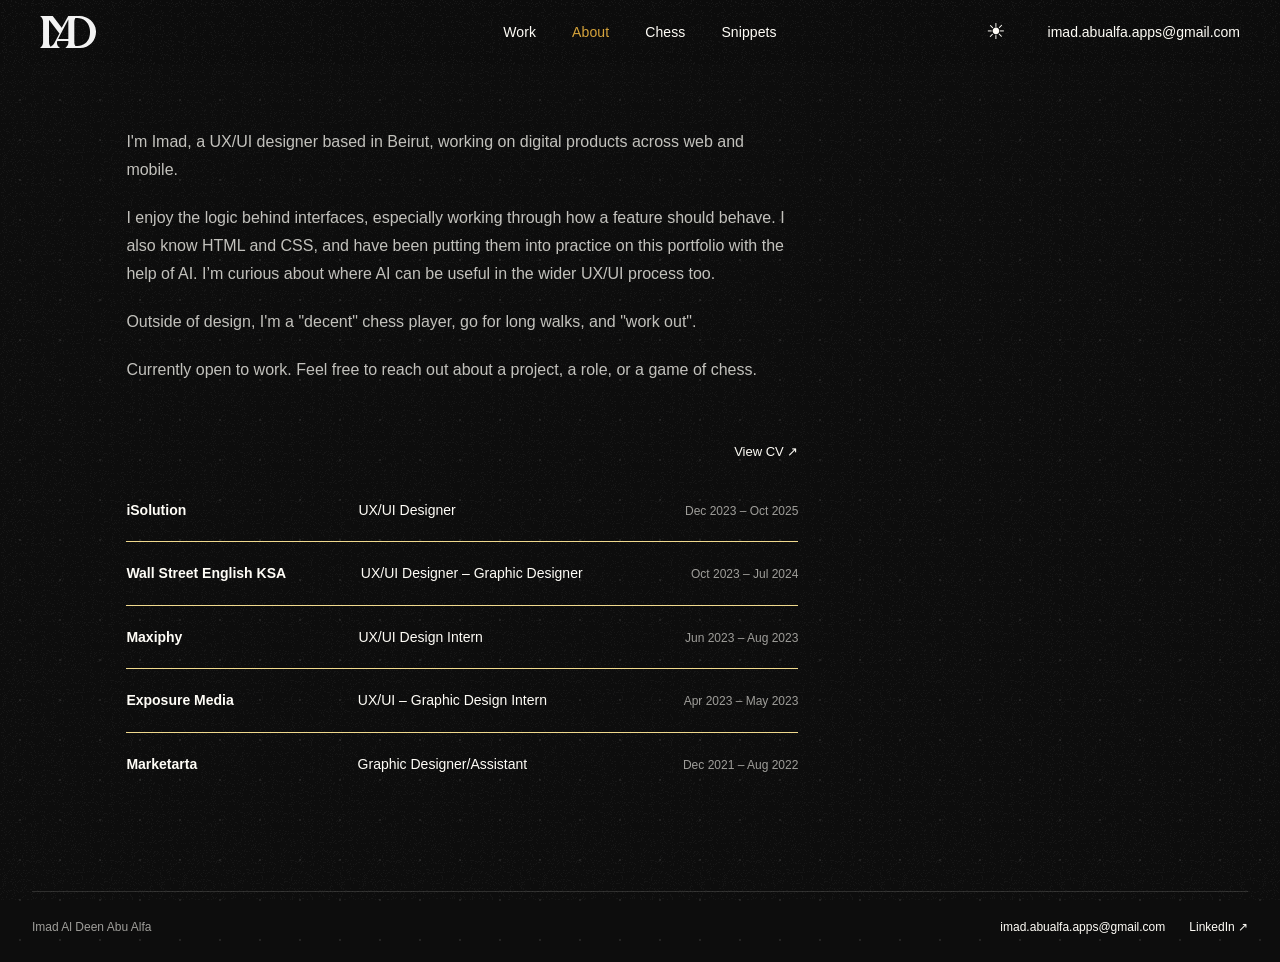
==== commit 0869d1de: "page chess nav" ====
--- a/about/index.html
+++ b/about/index.html
@@ -22,6 +22,7 @@
     <div class="nav-links">
       <a href="../index.html" class="H4">Work</a>
       <a href="./index.html" class="H4" aria-current="page">About</a>
+      <a href="../chess/index.html" class="H4">Chess</a>
       <a href="../snippets/index.html" class="H4">Snippets</a>
     </div>
 
@@ -72,6 +73,7 @@
     <div class="drawer-links">
       <a href="../index.html" class="H4">Work</a>
       <a href="./index.html" class="H4" aria-current="page">About</a>
+      <a href="../chess/index.html" class="H4">Chess</a>
       <a href="../snippets/index.html" class="H4">Snippets</a>
     </div>
 
--- a/styles.css
+++ b/styles.css
@@ -1446,4 +1446,82 @@
   .photo-preview .photo-preview-controls {
     display: none;
   }
+}
+
+
+/* Chess page */
+.chess-puzzle {
+  display: grid;
+  --board-size: clamp(220px, calc(100dvh - 240px), 440px);
+  grid-template-columns: minmax(0, var(--board-size)) minmax(0, 1fr);
+  align-items: start;
+  gap: 32px;
+  margin-top: 0;
+}
+
+#puzzle-status {
+  margin-top: 24px;
+  font-family: 'Plus Jakarta Sans', sans-serif;
+  font-size: 14px;
+  line-height: 1.6;
+  color: var(--secondary-text);
+}
+
+#chess-board {
+  width: 100%;
+  aspect-ratio: 1;
+  margin: 0;
+}
+
+#chess-board cg-board {
+  background-color: #FFFDF7;
+  background-image: conic-gradient(
+    #BDB7A5 25%,
+    #FFFDF7 0 50%,
+    #BDB7A5 0 75%,
+    #FFFDF7 0
+  );
+  background-size: 25% 25%;
+}
+
+#chess-board square.last-move {
+  background-color: rgba(214, 163, 58, 0.35);
+}
+
+.chess-controls {
+  display: flex;
+  gap: 8px;
+  margin-top: 16px;
+  width: min(100%, 440px);
+}
+
+.chess-controls button {
+  flex: 1 1 0;
+  min-width: 0;
+  margin: 0;
+  padding: 0 8px;
+}
+
+.about-page.chess-page {
+  max-width: 1040px;
+}
+
+.puzzle-panel {
+  min-width: 0;
+}
+
+.chess-board-column {
+  min-width: 0;
+  width: min(100%, var(--board-size));
+}
+
+#puzzle-result {
+  margin-top: 24px;
+}
+
+@media (max-width: 800px) {
+  .chess-puzzle {
+    grid-template-columns: 1fr;
+    gap: 24px;
+  }
 }
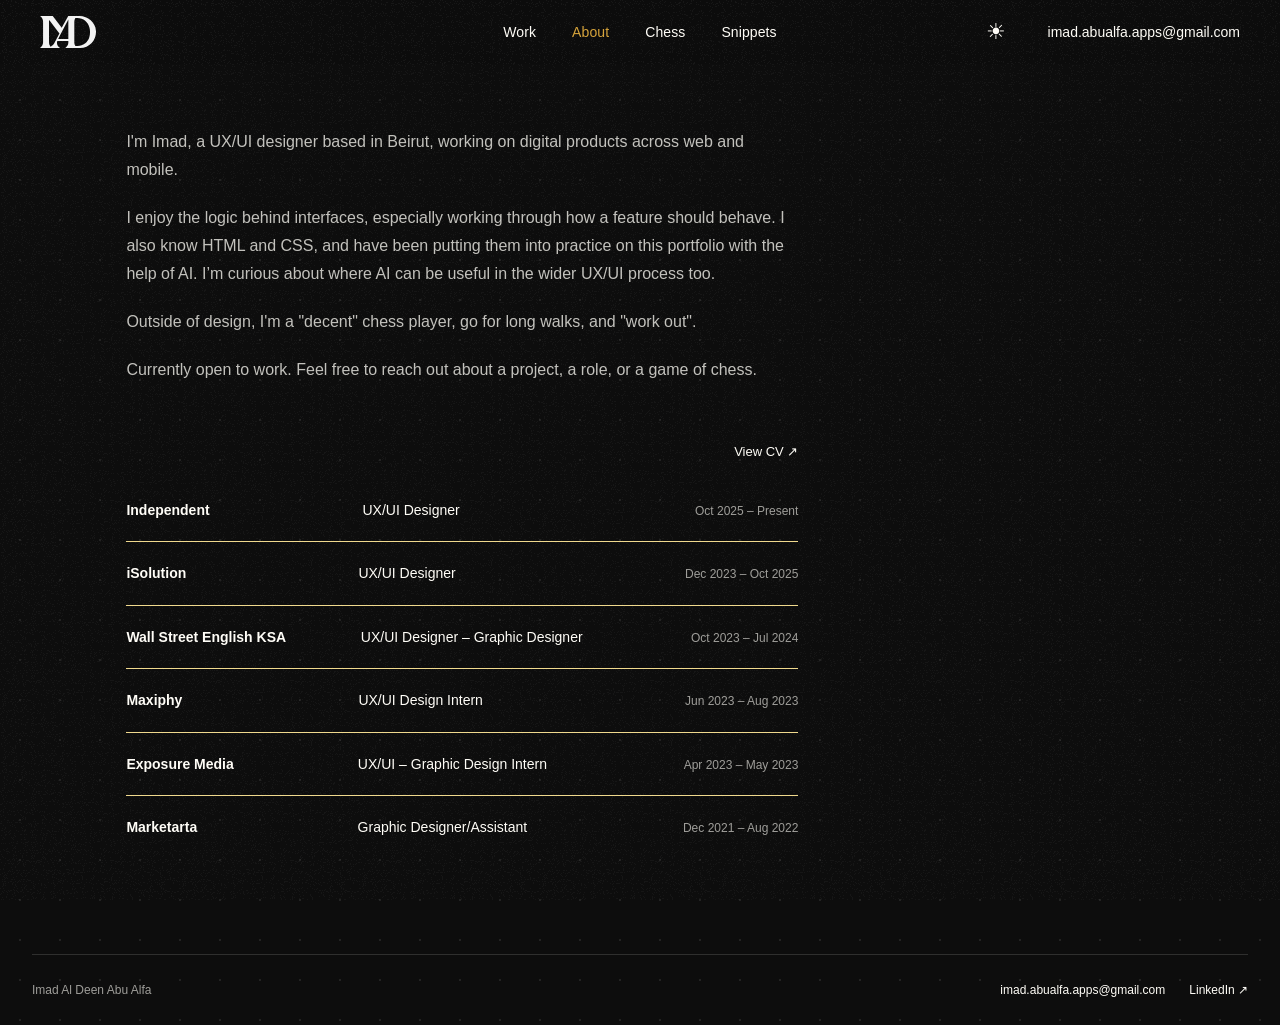
==== commit bba8daaa: "Update index.html" ====
--- a/about/index.html
+++ b/about/index.html
@@ -121,6 +121,11 @@
           </a>
         </div>
         <div class="exp-row">
+          <div class="exp-company">Independent</div>
+          <div class="exp-role">UX/UI Designer</div>
+          <div class="exp-dates">Oct 2025 – Present</div>
+        </div>
+        <div class="exp-row">
           <div class="exp-company">iSolution</div>
           <div class="exp-role">UX/UI Designer</div>
           <div class="exp-dates">Dec 2023 – Oct 2025</div>
@@ -216,5 +221,6 @@
         if (!event.matches) closeDrawer();
       });
   </script>
+  <script src="../button-hover.js"></script>
 </body>
 </html>
--- a/buttons.css
+++ b/buttons.css
@@ -1,184 +1,137 @@
-.black-mid {
-    position: relative;
-    isolation: isolate;
-    overflow: hidden;
+/* Shared button styles */
+.black-mid,
+.light-mid,
+.black-mid-outline {
+  position: relative;
+  isolation: isolate;
+  overflow: hidden;
 
-    background-color: var(--ink);
-    border: 2px solid transparent;
-    border-radius: 2px;
+  height: 46px;
+  padding: 0 20px;
+  margin: 4px 2px;
 
-    color: var(--cream);
+  display: inline-flex;
+  align-items: center;
+  justify-content: center;
 
-    height: 46px;
-    padding: 0 20px;
+  font-family: 'Plus Jakarta Sans', sans-serif;
+  font-weight: 600;
+  font-size: 15px;
 
-    display: inline-flex;
-    align-items: center;
-    justify-content: center;
+  cursor: pointer;
 
-    font-family: 'Plus Jakarta Sans', sans-serif;
-    font-weight: 600;
-    font-size: 15px;
+  --hover-grain: var(--cream);
 
-    margin: 4px 2px;
-    cursor: pointer;
-    
-    transition:
-    color 0.35s ease;
+  transition:
+    background-color 0.2s ease,
+    border-color 0.2s ease,
+    color 0.2s ease,
+    scale 0.15s ease;
 }
 
-.black-mid::before {
-    content: '';
-
-    position: absolute;
-    left: 50%;
-    top: 50%;
-
-    width: 170%;
-    aspect-ratio: 1;
-
-    border-radius: 50%;
-    background-color: var(--cream);
-
-    transform:
-        translate(-50%, -50%)
-        scale(0);
-
-    transition:
-        transform 0.55s var(--ease);
-
-    z-index: -1;
+.black-mid:active,
+.light-mid:active,
+.black-mid-outline:active {
+  scale: 0.97;
 }
 
-.black-mid:hover::before {
-    transform:
-        translate(-50%, -50%)
-        scale(1);
+/* Black button — becomes light in dark mode */
+.black-mid {
+  background-color: var(--ink);
+  border: 2px solid transparent;
+  border-radius: 2px;
+  color: var(--cream);
 }
 
-.black-mid:hover {
-    background-color: var(--cream);
-    border-color: var(--saffron);
-    color: var(--saffron);
+/* Yellow button */
+.light-mid {
+  background-color: var(--saffron);
+  border: 2px solid transparent;
+  border-radius: 2px;
+  color: var(--on-saffron);
 
-    transition:
-        color 0.35s ease,
-        border-color 0.35s ease,
-        background-color 0s 0.48s;
+  width: fit-content;
+  text-decoration: none;
+
+  --hover-grain: #0D0D0D;
 }
 
-.light-mid {
-    position: relative;
-    isolation: isolate;
-    overflow: hidden;
-    text-decoration: none;
-
-    background-color: var(--saffron);
-    border: 2px solid transparent;
-    border-radius: 2px;
-
-    color: var(--on-saffron);
-
-    height: 46px;
-    width: fit-content;
-    padding: 0 20px;
-
-    display: inline-flex;
-    align-items: center;
-    justify-content: center;
-
-    font-family: 'Plus Jakarta Sans', sans-serif;
-    font-weight: 600;
-    font-size: 15px;
-
-    margin: 4px 2px;
-    cursor: pointer;
-
-    transition:
-        border-color 0.35s ease;
+/* The black button becomes white in dark mode */
+html[data-theme="dark"] .black-mid {
+  --hover-grain: #0D0D0D;
 }
 
-.light-mid::before {
-    content: '';
+/* Outline button */
+.black-mid-outline {
+  background-color: transparent;
+  border: 1px solid var(--ink);
+  border-radius: 6px;
+  color: var(--ink);
 
-    position: absolute;
-    left: 50%;
-    top: 50%;
-
-    width: 160%;
-    aspect-ratio: 1;
-
-    border-radius: 50%;
-    background-color: var(--cream);
-
-    transform:
-        translate(-50%, -50%)
-        scale(0);
-
-    transition:
-        transform 0.55s var(--ease);
-
-    z-index: -1;
+  text-align: center;
+  text-decoration: none;
 }
 
-.light-mid:hover::before {
-    transform:
-        translate(-50%, -50%)
-        scale(1);
+/* CV button alignment */
+.cv-button {
+  white-space: nowrap;
+  margin-left: auto;
 }
 
-.light-mid:hover {
-    background-color: var(--cream);
-    border-color: var(--ink);
-    color: var(--ink);
-
-    transition:
-        border-color 0.35s ease,
-        background-color 0s 0.48s;
+/* Drawer button */
+.drawer-cta {
+  width: 100%;
+  text-align: center;
 }
 
-.cv-button {
-    white-space: nowrap;
-    margin-left: auto;
+/* Disabled buttons */
+.black-mid:disabled,
+.light-mid:disabled,
+.black-mid-outline:disabled {
+  opacity: 0.45;
+  cursor: default;
 }
 
-.black-mid-outline {
-    background-color: transparent;
-    border: 1px solid var(--ink);
-    border-radius: 6px;
+/* Grain follows the cursor, behind the text */
+.black-mid::before,
+.light-mid::before,
+.black-mid-outline::before {
+  content: "";
+  position: absolute;
+  inset: 0;
+  z-index: -1;
+  pointer-events: none;
 
-    color: var(--ink);
+  background: radial-gradient(
+    circle 70px at var(--pointer-x, 50%) var(--pointer-y, 50%),
+    var(--hover-grain) 0%,
+    transparent 100%
+  );
 
-    height: 46px;
-    padding: 0 20px;
+  -webkit-mask-image: var(--grain-texture);
+  mask-image: var(--grain-texture);
 
-    text-align: center;
-    text-decoration: none;
-    display: inline-flex;
-    align-items: center;
-    justify-content: center;
-
-    font-family: 'Plus Jakarta Sans', sans-serif;
-    font-weight: 600;
-    font-size: 15px;
-
-    margin: 4px 2px;
-    cursor: pointer;
-
-    transition:
-        background-color 0.3s ease,
-        border-color 0.3s ease,
-        color 0.3s ease;
+  opacity: 0;
+  transition: opacity 0.2s ease;
 }
 
-.black-mid-outline:hover {
-    background-color: var(--saffron);
-    border-color: var(--saffron);
-    color: var(--ink);
+/* Grain responds to a nearby mouse */
+@media (hover: hover) and (pointer: fine) {
+  .black-mid:not(:disabled)::before,
+  .light-mid:not(:disabled)::before,
+  .black-mid-outline:not(:disabled)::before {
+    opacity: var(--grain-opacity, 0);
+  }
 }
 
-/* Drawer's light button needs to sit flush within the sidebar */
-.drawer-cta {
-    width: 100%;
-    text-align: center;
+/* Respect reduced motion */
+@media (prefers-reduced-motion: reduce) {
+  .black-mid,
+  .light-mid,
+  .black-mid-outline,
+  .black-mid::before,
+  .light-mid::before,
+  .black-mid-outline::before {
+    transition: none;
+  }
 }
--- a/styles.css
+++ b/styles.css
@@ -330,8 +330,15 @@
   position: relative;
 }
 
-.theme-toggle:hover {
-  color: var(--saffron);
+@media (hover: hover) and (pointer: fine) {
+  .theme-toggle:hover {
+    color: var(--saffron);
+  }
+
+  .photo-item:hover img {
+    transform: scale(1.035);
+    filter: brightness(1.2);
+  }
 }
 
 .theme-toggle:focus-visible {
@@ -1334,7 +1341,7 @@
   width: 100%;
   height: 100%;
   opacity: 0;
-  transition: opacity 0.3s ease;
+  transition: transform 0.25s ease-in-out, filter 0.45s ease-in-out;
 }
 
 .photo-item.is-loaded img,
@@ -1452,9 +1459,9 @@
 /* Chess page */
 .chess-puzzle {
   display: grid;
-  --board-size: clamp(220px, calc(100dvh - 240px), 440px);
-  grid-template-columns: minmax(0, var(--board-size)) minmax(0, 1fr);
-  align-items: start;
+  --board-size: clamp(220px, calc(100dvh - 180px), 520px);
+  grid-template-columns: minmax(0, var(--board-size)) minmax(240px, 1fr);
+  align-items: stretch;
   gap: 32px;
   margin-top: 0;
 }
@@ -1491,23 +1498,30 @@
 .chess-controls {
   display: flex;
   gap: 8px;
-  margin-top: 16px;
-  width: min(100%, 440px);
+  margin-top: 8px;
+  width: 100%;
 }
 
 .chess-controls button {
   flex: 1 1 0;
   min-width: 0;
+  height: 36px;
   margin: 0;
   padding: 0 8px;
+  font-size: 12px;
+  font-weight: 600;
 }
 
 .about-page.chess-page {
   max-width: 1040px;
+  padding-top: 32px;
+  padding-bottom: 24px;
 }
 
 .puzzle-panel {
   min-width: 0;
+  display: flex;
+  flex-direction: column;
 }
 
 .chess-board-column {
@@ -1524,4 +1538,70 @@
     grid-template-columns: 1fr;
     gap: 24px;
   }
+
+  .puzzle-navigation {
+    margin-top: 24px;
+    padding-top: 0;
+  }
+}
+
+.puzzle-navigation {
+  margin-top: auto;
+  padding-top: 24px;
+  font-family: 'Plus Jakarta Sans', sans-serif;
+  font-size: 12px;
+  line-height: 1.6;
+}
+
+#puzzle-count {
+  margin: 0 0 8px;
+  color: var(--secondary-text);
+}
+
+#puzzle-numbers {
+  display: flex;
+  flex-wrap: wrap;
+  gap: 8px;
+}
+
+#puzzle-numbers button {
+  width: 36px;
+  height: 36px;
+  padding: 0;
+  border: 1px solid var(--hairline);
+  border-radius: 2px;
+  background: transparent;
+  color: var(--ink);
+  font: inherit;
+  font-weight: 600;
+}
+
+#puzzle-numbers button[aria-current="step"] {
+  border-color: var(--saffron);
+  color: var(--saffron);
+}
+
+#puzzle-numbers button:focus-visible {
+  outline: 2px solid var(--saffron);
+  outline-offset: 2px;
+}
+
+/* Legal moves: dots on empty squares */
+#chess-board square.move-dest {
+  background: radial-gradient(
+    circle,
+    rgba(13, 13, 13, 0.25) 19%,
+    transparent 20%
+  );
+}
+
+/* Legal captures: rings around occupied squares */
+#chess-board square.move-dest.oc {
+  background: radial-gradient(
+    circle,
+    transparent 60%,
+    rgba(13, 13, 13, 0.25) 61%,
+    rgba(13, 13, 13, 0.25) 70%,
+    transparent 71%
+  );
 }
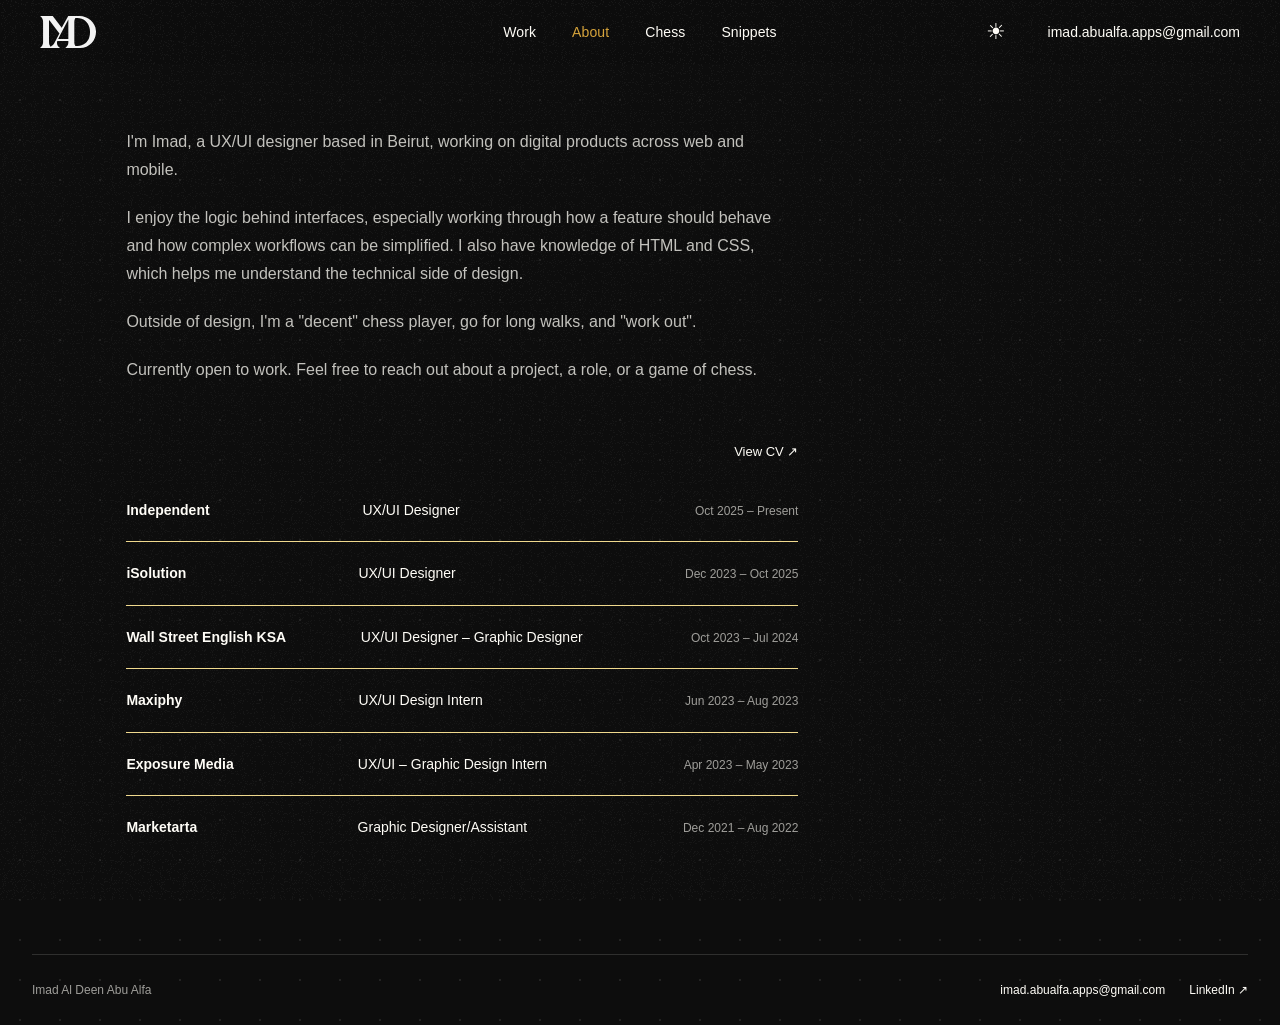
==== commit 64ee0d9f: "Update index.html" ====
--- a/about/index.html
+++ b/about/index.html
@@ -93,9 +93,9 @@
         </p>
 
         <p>
-          I enjoy the logic behind interfaces, especially working through how a feature should behave. 
-          I also know HTML and CSS, and have been putting them into practice on this portfolio with the help of AI. 
-          I’m curious about where AI can be useful in the wider UX/UI process too.
+          I enjoy the logic behind interfaces, especially working through how a feature should behave and 
+          how complex workflows can be simplified. I also have knowledge of HTML and CSS, which helps me 
+          understand the technical side of design.
         </p>
 
         <p>
